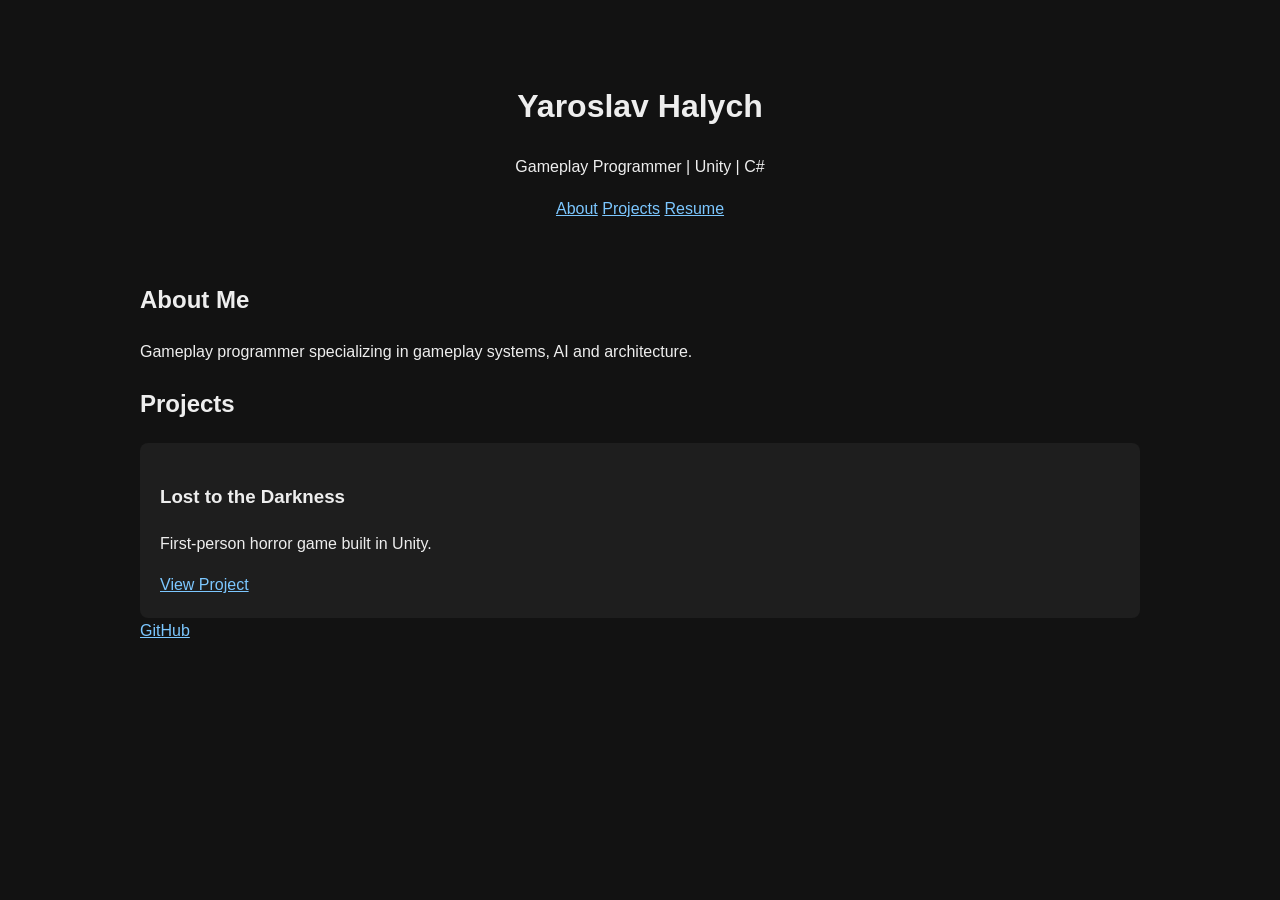
==== index.html @ 1a731ce0 "Add files via upload" ====
<!DOCTYPE html><html><head><meta charset='UTF-8'><title>Yaroslav Halych</title><link rel='stylesheet' href='style.css'></head><body><header><h1>Yaroslav Halych</h1><p>Gameplay Programmer | Unity | C#</p><nav><a href='#about'>About</a> <a href='#projects'>Projects</a> <a href='resume.pdf'>Resume</a></nav></header><section id='about'><h2>About Me</h2><p>Gameplay programmer specializing in gameplay systems, AI and architecture.</p></section><section id='projects'><h2>Projects</h2><div class='card'><h3>Lost to the Darkness</h3><p>First-person horror game built in Unity.</p><a class='btn' href='projects/lost-to-the-darkness.html'>View Project</a></div></section><footer><a href='https://github.com/YOUR_USERNAME'>GitHub</a></footer></body></html>
---- style.css ----
body{font-family:Arial,sans-serif;background:#121212;color:#eee;max-width:1000px;margin:auto;padding:20px;line-height:1.6}header{text-align:center;padding:40px 0}.card{background:#1e1e1e;padding:20px;border-radius:8px}a{color:#7cc7ff}iframe{max-width:100%}img{max-width:100%}
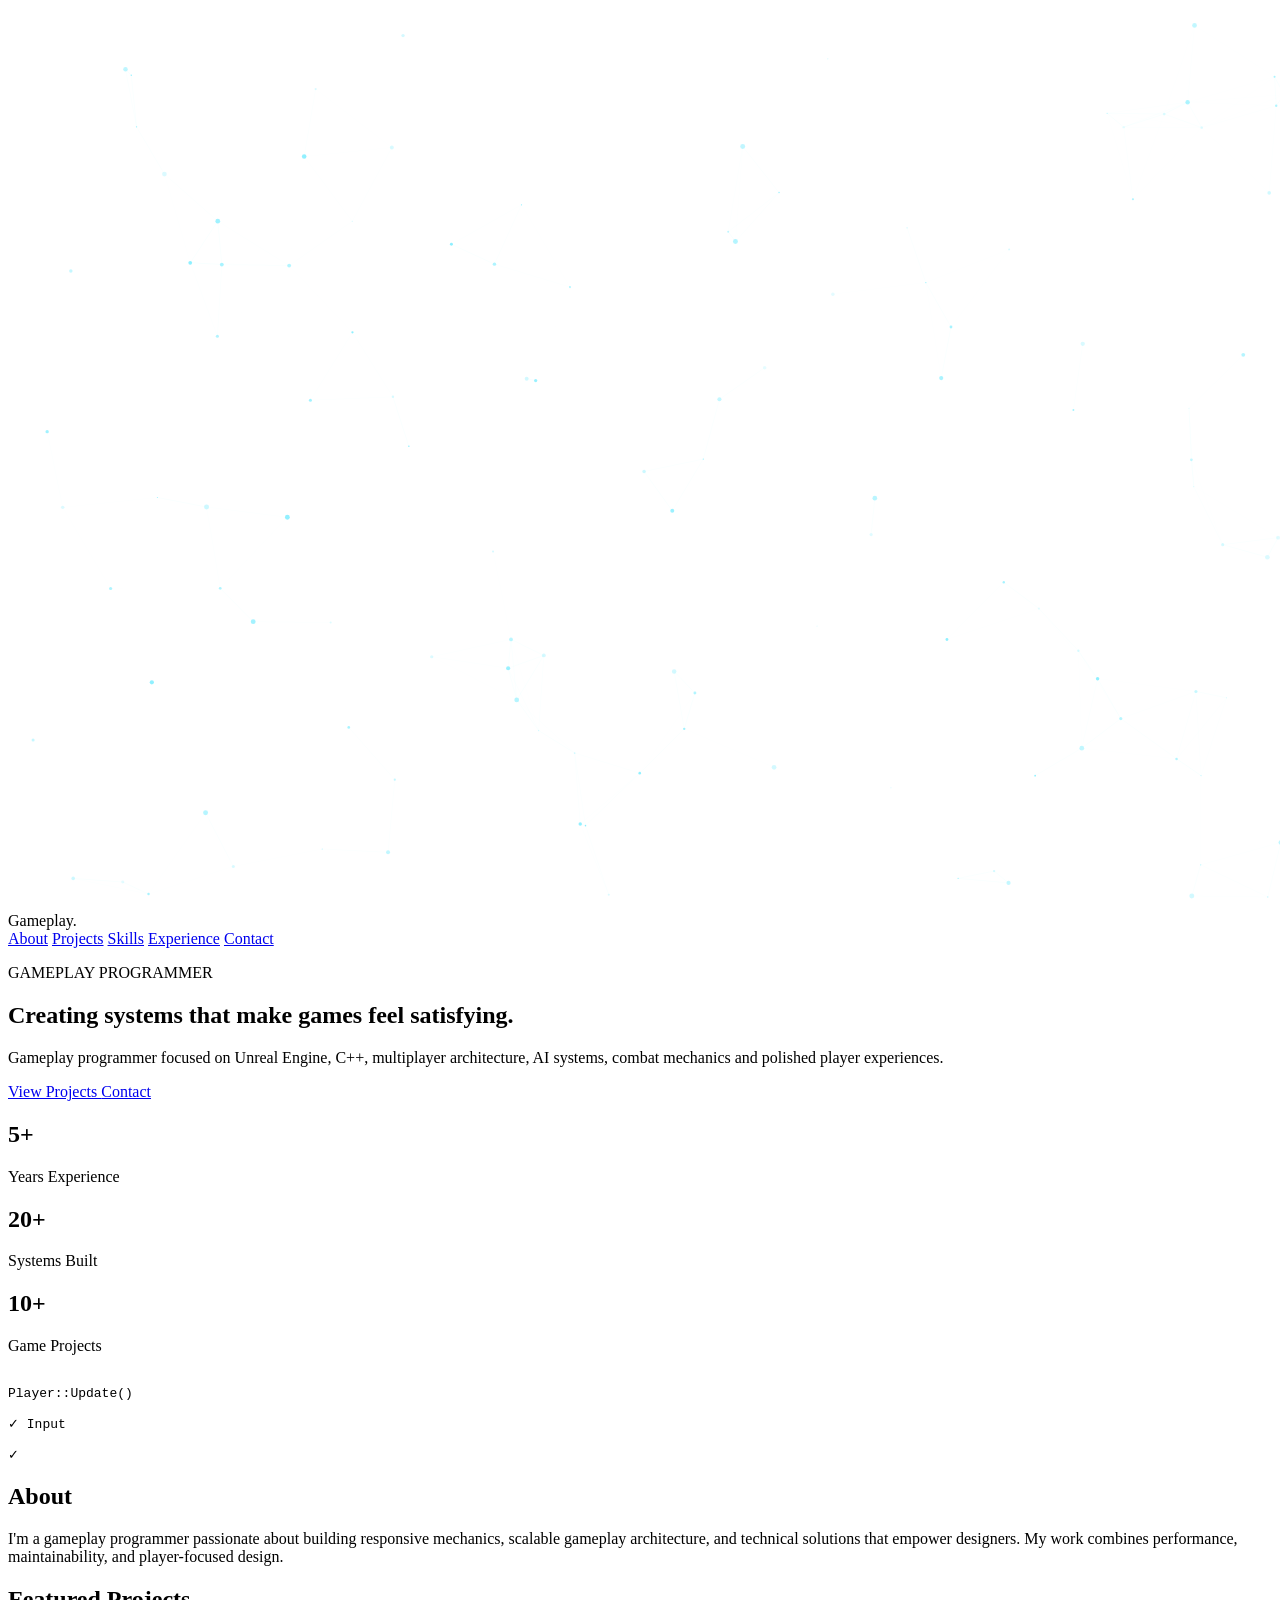
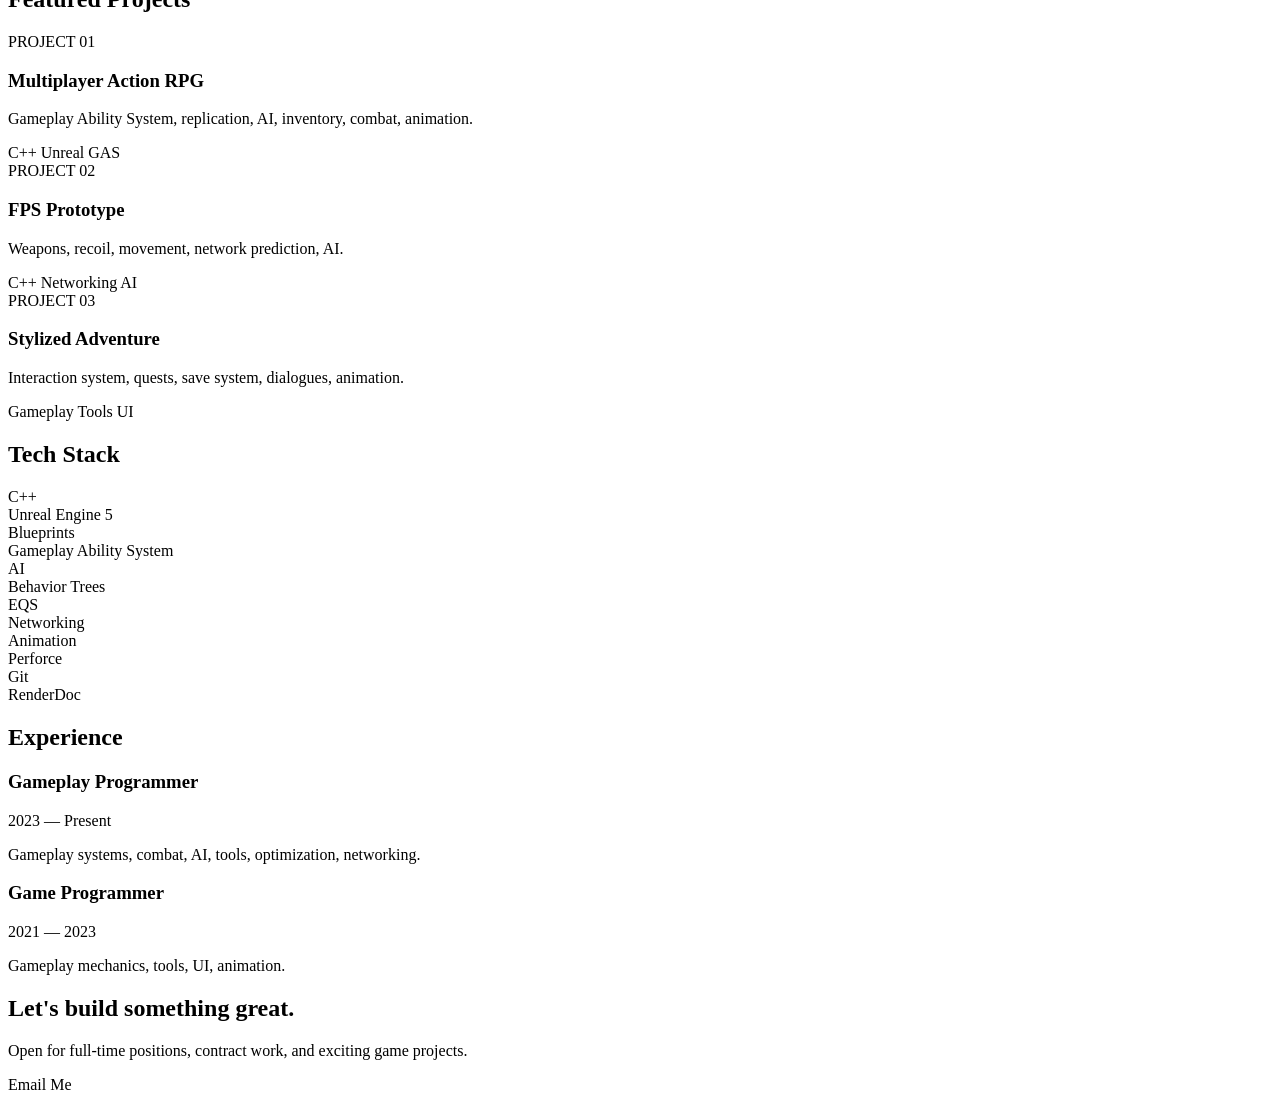
==== commit 102ac7a2: "Add files via upload" ====
--- a/index.html
+++ b/index.html
@@ -1 +1,451 @@
-<!DOCTYPE html><html><head><meta charset='UTF-8'><title>Yaroslav Halych</title><link rel='stylesheet' href='style.css'></head><body><header><h1>Yaroslav Halych</h1><p>Gameplay Programmer | Unity | C#</p><nav><a href='#about'>About</a> <a href='#projects'>Projects</a> <a href='resume.pdf'>Resume</a></nav></header><section id='about'><h2>About Me</h2><p>Gameplay programmer specializing in gameplay systems, AI and architecture.</p></section><section id='projects'><h2>Projects</h2><div class='card'><h3>Lost to the Darkness</h3><p>First-person horror game built in Unity.</p><a class='btn' href='projects/lost-to-the-darkness.html'>View Project</a></div></section><footer><a href='https://github.com/YOUR_USERNAME'>GitHub</a></footer></body></html>+<!DOCTYPE html>
+<html lang="en">
+<head>
+<meta charset="UTF-8">
+<meta name="viewport" content="width=device-width, initial-scale=1.0">
+
+<title>Firstname Lastname | Gameplay Programmer</title>
+
+<meta name="description"
+      content="Gameplay Programmer specializing in Unreal Engine, C++, gameplay systems, AI and multiplayer.">
+
+<link rel="preconnect" href="https://fonts.googleapis.com">
+<link rel="preconnect" href="https://fonts.gstatic.com" crossorigin>
+
+<link href="https://fonts.googleapis.com/css2?family=Inter:wght@300;400;500;600;700;800&family=Space+Grotesk:wght@500;700&display=swap" rel="stylesheet">
+
+<link rel="stylesheet" href="styles.css">
+</head>
+
+<body>
+
+<div id="cursor"></div>
+
+<div class="noise"></div>
+
+<canvas id="hero-canvas"></canvas>
+
+<header>
+
+<div class="container">
+
+<a class="logo">
+Gameplay<span>.</span>
+</a>
+
+<nav>
+
+<a href="#about">About</a>
+<a href="#projects">Projects</a>
+<a href="#skills">Skills</a>
+<a href="#experience">Experience</a>
+<a href="#contact">Contact</a>
+
+</nav>
+
+</div>
+
+</header>
+
+<section class="hero">
+
+<div class="container hero-grid">
+
+<div class="hero-content">
+
+<p class="tag">
+
+GAMEPLAY PROGRAMMER
+
+</p>
+
+<h1>
+
+Creating systems that make games
+feel satisfying.
+
+</h1>
+
+<p class="subtitle">
+
+Gameplay programmer focused on Unreal Engine,
+C++, multiplayer architecture, AI systems,
+combat mechanics and polished player experiences.
+
+</p>
+
+<div class="hero-buttons">
+
+<a href="#projects" class="btn primary">
+
+View Projects
+
+</a>
+
+<a href="#contact" class="btn secondary">
+
+Contact
+
+</a>
+
+</div>
+
+<div class="stats">
+
+<div>
+
+<h2>5+</h2>
+
+<p>Years Experience</p>
+
+</div>
+
+<div>
+
+<h2>20+</h2>
+
+<p>Systems Built</p>
+
+</div>
+
+<div>
+
+<h2>10+</h2>
+
+<p>Game Projects</p>
+
+</div>
+
+</div>
+
+</div>
+
+<div class="hero-card">
+
+<div class="terminal">
+
+<div class="terminal-header">
+
+<span></span>
+<span></span>
+<span></span>
+
+</div>
+
+<pre>
+
+Player::Update()
+
+✓ Input
+
+✓ Camera
+
+✓ Ability System
+
+✓ Combat
+
+✓ Animation
+
+✓ Networking
+
+FPS: 144
+
+Build: Stable
+
+</pre>
+
+</div>
+
+</div>
+
+</div>
+
+</section>
+
+<section id="about">
+
+<div class="container">
+
+<h2 class="section-title">
+
+About
+
+</h2>
+
+<p class="section-text">
+
+I'm a gameplay programmer passionate about building
+responsive mechanics, scalable gameplay architecture,
+and technical solutions that empower designers.
+My work combines performance, maintainability,
+and player-focused design.
+
+</p>
+
+</div>
+
+</section>
+
+<section id="projects">
+
+<div class="container">
+
+<h2 class="section-title">
+
+Featured Projects
+
+</h2>
+
+<div class="project-grid">
+
+<article class="project">
+
+<div class="project-image">
+
+<span>PROJECT 01</span>
+
+</div>
+
+<div class="project-info">
+
+<h3>Multiplayer Action RPG</h3>
+
+<p>
+
+Gameplay Ability System,
+replication,
+AI,
+inventory,
+combat,
+animation.
+
+</p>
+
+<div class="chips">
+
+<span>C++</span>
+<span>Unreal</span>
+<span>GAS</span>
+
+</div>
+
+</div>
+
+</article>
+
+<article class="project">
+
+<div class="project-image">
+
+<span>PROJECT 02</span>
+
+</div>
+
+<div class="project-info">
+
+<h3>FPS Prototype</h3>
+
+<p>
+
+Weapons,
+recoil,
+movement,
+network prediction,
+AI.
+
+</p>
+
+<div class="chips">
+
+<span>C++</span>
+<span>Networking</span>
+<span>AI</span>
+
+</div>
+
+</div>
+
+</article>
+
+<article class="project">
+
+<div class="project-image">
+
+<span>PROJECT 03</span>
+
+</div>
+
+<div class="project-info">
+
+<h3>Stylized Adventure</h3>
+
+<p>
+
+Interaction system,
+quests,
+save system,
+dialogues,
+animation.
+
+</p>
+
+<div class="chips">
+
+<span>Gameplay</span>
+<span>Tools</span>
+<span>UI</span>
+
+</div>
+
+</div>
+
+</article>
+
+</div>
+
+</div>
+
+</section>
+
+<section id="skills">
+
+<div class="container">
+
+<h2 class="section-title">
+
+Tech Stack
+
+</h2>
+
+<div class="skill-grid">
+
+<div class="skill">C++</div>
+
+<div class="skill">Unreal Engine 5</div>
+
+<div class="skill">Blueprints</div>
+
+<div class="skill">Gameplay Ability System</div>
+
+<div class="skill">AI</div>
+
+<div class="skill">Behavior Trees</div>
+
+<div class="skill">EQS</div>
+
+<div class="skill">Networking</div>
+
+<div class="skill">Animation</div>
+
+<div class="skill">Perforce</div>
+
+<div class="skill">Git</div>
+
+<div class="skill">RenderDoc</div>
+
+</div>
+
+</div>
+
+</section>
+
+<section id="experience">
+
+<div class="container">
+
+<h2 class="section-title">
+
+Experience
+
+</h2>
+
+<div class="timeline">
+
+<div class="timeline-item">
+
+<h3>Gameplay Programmer</h3>
+
+<span>2023 — Present</span>
+
+<p>
+
+Gameplay systems,
+combat,
+AI,
+tools,
+optimization,
+networking.
+
+</p>
+
+</div>
+
+<div class="timeline-item">
+
+<h3>Game Programmer</h3>
+
+<span>2021 — 2023</span>
+
+<p>
+
+Gameplay mechanics,
+tools,
+UI,
+animation.
+
+</p>
+
+</div>
+
+</div>
+
+</div>
+
+</section>
+
+<section id="contact">
+
+<div class="container">
+
+<h2 class="section-title">
+
+Let's build something great.
+
+</h2>
+
+<p>
+
+Open for full-time positions,
+contract work,
+and exciting game projects.
+
+</p>
+
+<a class="btn primary">
+
+Email Me
+
+</a>
+
+</div>
+
+</section>
+
+<footer>
+
+<div class="container">
+
+<p>
+
+© 2026 Firstname Lastname
+
+</p>
+
+</div>
+
+</footer>
+
+<script src="script.js"></script>
+
+</body>
+</html>
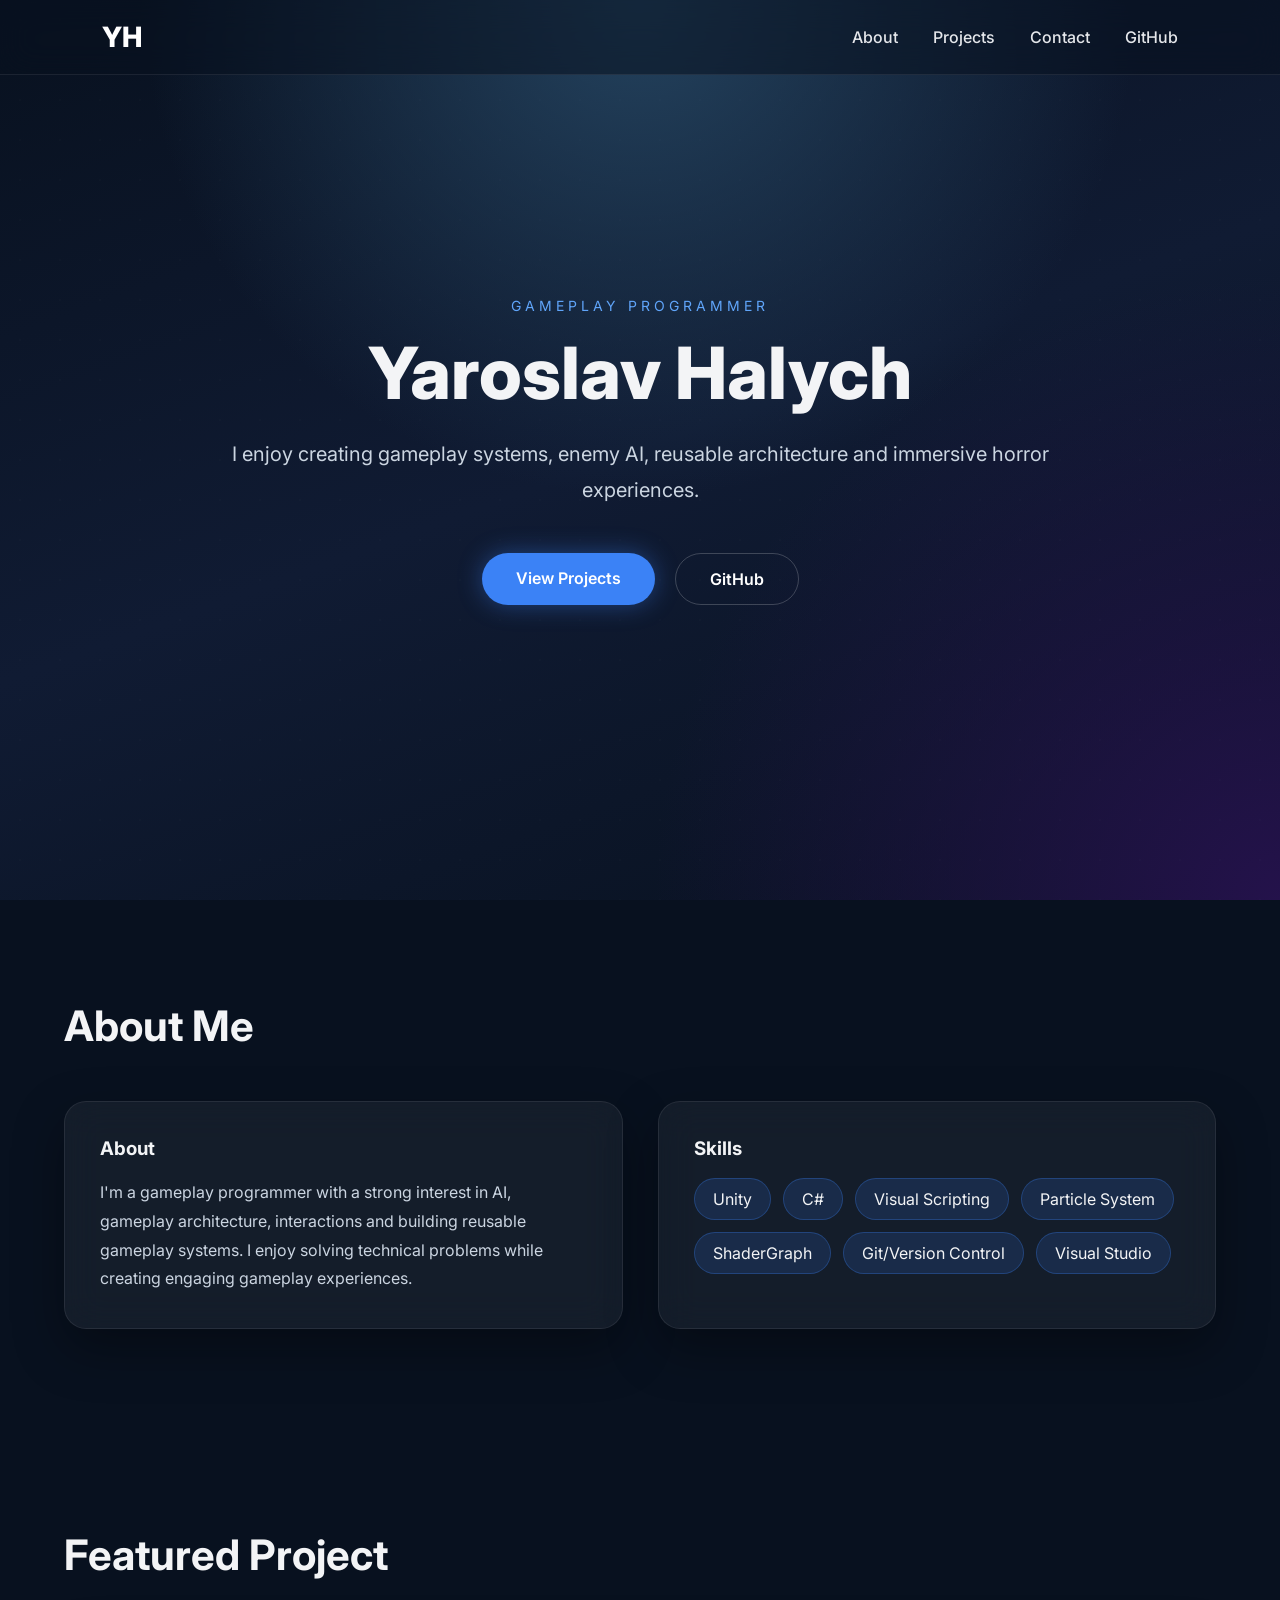
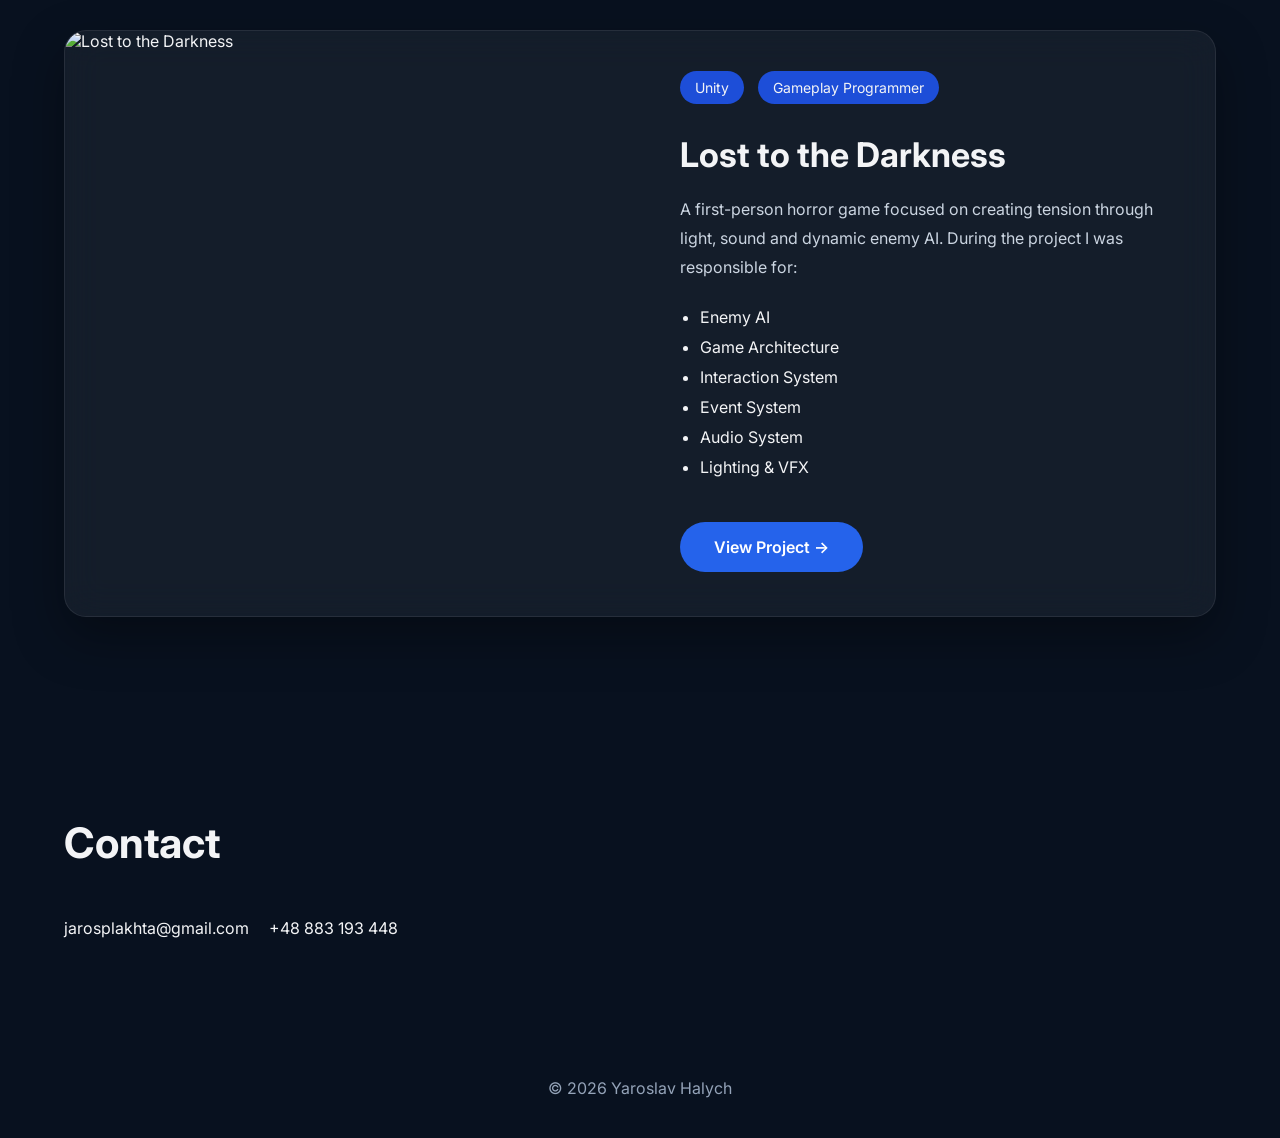
==== commit b88c9828: "Add files via upload" ====
--- a/index.html
+++ b/index.html
@@ -1,451 +1,273 @@
 <!DOCTYPE html>
 <html lang="en">
+
 <head>
-<meta charset="UTF-8">
-<meta name="viewport" content="width=device-width, initial-scale=1.0">
-
-<title>Firstname Lastname | Gameplay Programmer</title>
-
-<meta name="description"
-      content="Gameplay Programmer specializing in Unreal Engine, C++, gameplay systems, AI and multiplayer.">
-
-<link rel="preconnect" href="https://fonts.googleapis.com">
-<link rel="preconnect" href="https://fonts.gstatic.com" crossorigin>
-
-<link href="https://fonts.googleapis.com/css2?family=Inter:wght@300;400;500;600;700;800&family=Space+Grotesk:wght@500;700&display=swap" rel="stylesheet">
-
-<link rel="stylesheet" href="styles.css">
+    <meta charset="UTF-8">
+    <meta name="viewport" content="width=device-width, initial-scale=1.0">
+    <title>Yaroslav Halych | Gameplay Programmer</title>
+
+    <link rel="stylesheet" href="style.css">
+
+    <link rel="preconnect" href="https://fonts.googleapis.com">
+    <link rel="preconnect" href="https://fonts.gstatic.com" crossorigin>
+
+    <link href="https://fonts.googleapis.com/css2?family=Inter:wght@300;400;500;600;700;800&display=swap"
+        rel="stylesheet">
 </head>
 
 <body>
 
-<div id="cursor"></div>
-
-<div class="noise"></div>
-
-<canvas id="hero-canvas"></canvas>
-
-<header>
-
-<div class="container">
-
-<a class="logo">
-Gameplay<span>.</span>
-</a>
-
-<nav>
-
-<a href="#about">About</a>
-<a href="#projects">Projects</a>
-<a href="#skills">Skills</a>
-<a href="#experience">Experience</a>
-<a href="#contact">Contact</a>
-
-</nav>
-
-</div>
-
-</header>
-
-<section class="hero">
-
-<div class="container hero-grid">
-
-<div class="hero-content">
-
-<p class="tag">
-
-GAMEPLAY PROGRAMMER
-
-</p>
-
-<h1>
-
-Creating systems that make games
-feel satisfying.
-
-</h1>
-
-<p class="subtitle">
-
-Gameplay programmer focused on Unreal Engine,
-C++, multiplayer architecture, AI systems,
-combat mechanics and polished player experiences.
-
-</p>
-
-<div class="hero-buttons">
-
-<a href="#projects" class="btn primary">
-
-View Projects
-
-</a>
-
-<a href="#contact" class="btn secondary">
-
-Contact
-
-</a>
-
-</div>
-
-<div class="stats">
-
-<div>
-
-<h2>5+</h2>
-
-<p>Years Experience</p>
-
-</div>
-
-<div>
-
-<h2>20+</h2>
-
-<p>Systems Built</p>
-
-</div>
-
-<div>
-
-<h2>10+</h2>
-
-<p>Game Projects</p>
-
-</div>
-
-</div>
-
-</div>
-
-<div class="hero-card">
-
-<div class="terminal">
-
-<div class="terminal-header">
-
-<span></span>
-<span></span>
-<span></span>
-
-</div>
-
-<pre>
-
-Player::Update()
-
-✓ Input
-
-✓ Camera
-
-✓ Ability System
-
-✓ Combat
-
-✓ Animation
-
-✓ Networking
-
-FPS: 144
-
-Build: Stable
-
-</pre>
-
-</div>
-
-</div>
-
-</div>
-
-</section>
-
-<section id="about">
-
-<div class="container">
-
-<h2 class="section-title">
-
-About
-
-</h2>
-
-<p class="section-text">
-
-I'm a gameplay programmer passionate about building
-responsive mechanics, scalable gameplay architecture,
-and technical solutions that empower designers.
-My work combines performance, maintainability,
-and player-focused design.
-
-</p>
-
-</div>
-
-</section>
-
-<section id="projects">
-
-<div class="container">
-
-<h2 class="section-title">
-
-Featured Projects
-
-</h2>
-
-<div class="project-grid">
-
-<article class="project">
-
-<div class="project-image">
-
-<span>PROJECT 01</span>
-
-</div>
-
-<div class="project-info">
-
-<h3>Multiplayer Action RPG</h3>
-
-<p>
-
-Gameplay Ability System,
-replication,
-AI,
-inventory,
-combat,
-animation.
-
-</p>
-
-<div class="chips">
-
-<span>C++</span>
-<span>Unreal</span>
-<span>GAS</span>
-
-</div>
-
-</div>
-
-</article>
-
-<article class="project">
-
-<div class="project-image">
-
-<span>PROJECT 02</span>
-
-</div>
-
-<div class="project-info">
-
-<h3>FPS Prototype</h3>
-
-<p>
-
-Weapons,
-recoil,
-movement,
-network prediction,
-AI.
-
-</p>
-
-<div class="chips">
-
-<span>C++</span>
-<span>Networking</span>
-<span>AI</span>
-
-</div>
-
-</div>
-
-</article>
-
-<article class="project">
-
-<div class="project-image">
-
-<span>PROJECT 03</span>
-
-</div>
-
-<div class="project-info">
-
-<h3>Stylized Adventure</h3>
-
-<p>
-
-Interaction system,
-quests,
-save system,
-dialogues,
-animation.
-
-</p>
-
-<div class="chips">
-
-<span>Gameplay</span>
-<span>Tools</span>
-<span>UI</span>
-
-</div>
-
-</div>
-
-</article>
-
-</div>
-
-</div>
-
-</section>
-
-<section id="skills">
-
-<div class="container">
-
-<h2 class="section-title">
-
-Tech Stack
-
-</h2>
-
-<div class="skill-grid">
-
-<div class="skill">C++</div>
-
-<div class="skill">Unreal Engine 5</div>
-
-<div class="skill">Blueprints</div>
-
-<div class="skill">Gameplay Ability System</div>
-
-<div class="skill">AI</div>
-
-<div class="skill">Behavior Trees</div>
-
-<div class="skill">EQS</div>
-
-<div class="skill">Networking</div>
-
-<div class="skill">Animation</div>
-
-<div class="skill">Perforce</div>
-
-<div class="skill">Git</div>
-
-<div class="skill">RenderDoc</div>
-
-</div>
-
-</div>
-
-</section>
-
-<section id="experience">
-
-<div class="container">
-
-<h2 class="section-title">
-
-Experience
-
-</h2>
-
-<div class="timeline">
-
-<div class="timeline-item">
-
-<h3>Gameplay Programmer</h3>
-
-<span>2023 — Present</span>
-
-<p>
-
-Gameplay systems,
-combat,
-AI,
-tools,
-optimization,
-networking.
-
-</p>
-
-</div>
-
-<div class="timeline-item">
-
-<h3>Game Programmer</h3>
-
-<span>2021 — 2023</span>
-
-<p>
-
-Gameplay mechanics,
-tools,
-UI,
-animation.
-
-</p>
-
-</div>
-
-</div>
-
-</div>
-
-</section>
-
-<section id="contact">
-
-<div class="container">
-
-<h2 class="section-title">
-
-Let's build something great.
-
-</h2>
-
-<p>
-
-Open for full-time positions,
-contract work,
-and exciting game projects.
-
-</p>
-
-<a class="btn primary">
-
-Email Me
-
-</a>
-
-</div>
-
-</section>
-
-<footer>
-
-<div class="container">
-
-<p>
-
-© 2026 Firstname Lastname
-
-</p>
-
-</div>
-
-</footer>
-
-<script src="script.js"></script>
+    <div class="background"></div>
+
+    <nav>
+
+        <div class="logo">
+            YH
+        </div>
+
+        <ul>
+
+            <li><a href="#about">About</a></li>
+
+            <li><a href="#projects">Projects</a></li>
+
+            <li><a href="#contact">Contact</a></li>
+
+            <li>
+                <a target="_blank" href="https://github.com/YOUR_USERNAME">
+                    GitHub
+                </a>
+            </li>
+
+        </ul>
+
+    </nav>
+
+    <section class="hero">
+
+        <div class="hero-content">
+
+            <span class="subtitle">
+
+                Gameplay Programmer
+
+            </span>
+
+            <h1>
+
+                Yaroslav Halych
+
+            </h1>
+
+            <p>
+
+                I enjoy creating gameplay systems,
+                enemy AI,
+                reusable architecture
+                and immersive horror experiences.
+
+            </p>
+
+            <div class="hero-buttons">
+
+                <a href="#projects" class="primary">
+
+                    View Projects
+
+                </a>
+
+                <a
+                    target="_blank"
+                    href="https://github.com/YOUR_USERNAME"
+                    class="secondary">
+
+                    GitHub
+
+                </a>
+
+            </div>
+
+        </div>
+
+    </section>
+
+    <section id="about">
+
+        <h2>
+
+            About Me
+
+        </h2>
+
+        <div class="about-grid">
+
+            <div class="glass">
+
+                <h3>
+
+                    About
+
+                </h3>
+
+                <p>
+
+                    I'm a gameplay programmer with a strong interest
+                    in AI,
+                    gameplay architecture,
+                    interactions
+                    and building reusable gameplay systems.
+
+                    I enjoy solving technical problems while creating
+                    engaging gameplay experiences.
+
+                </p>
+
+            </div>
+
+            <div class="glass">
+
+                <h3>
+
+                    Skills
+
+                </h3>
+
+                <div class="skills">
+
+                    <span>Unity</span>
+
+                    <span>C#</span>
+
+                    <span>Visual Scripting</span>
+
+                    <span>Particle System</span>
+
+                    <span>ShaderGraph</span>
+
+
+
+                    <span>Git/Version Control</span>
+
+                    <span>Visual Studio</span>
+
+                </div>
+
+            </div>
+
+        </div>
+
+    </section>
+
+    <section id="projects">
+
+        <h2>
+
+            Featured Project
+
+        </h2>
+
+        <article class="project-card">
+
+            <div class="project-image">
+
+                <!-- Replace with screenshot -->
+
+                <img
+                    src="assets/lost_to_the_darkness_cover.jpg"
+                    alt="Lost to the Darkness">
+
+            </div>
+
+            <div class="project-content">
+
+                <span class="tag">
+
+                    Unity
+
+                </span>
+
+                <span class="tag">
+
+                    Gameplay Programmer
+
+                </span>
+
+                <h3>
+
+                    Lost to the Darkness
+
+                </h3>
+
+                <p>
+
+                    A first-person horror game focused on creating
+                    tension through light,
+                    sound
+                    and dynamic enemy AI.
+
+                    During the project I was responsible for:
+
+                </p>
+
+                <ul>
+
+                    <li>Enemy AI</li>
+
+                    <li>Game Architecture</li>
+
+                    <li>Interaction System</li>
+
+                    <li>Event System</li>
+
+                    <li>Audio System</li>
+
+                    <li>Lighting & VFX</li>
+
+                </ul>
+
+                <a
+                    class="project-button"
+                    href="projects/lost-to-the-darkness.html">
+
+                    View Project →
+
+                </a>
+
+            </div>
+
+        </article>
+
+    </section>
+
+    <section id="contact">
+
+        <h2>
+
+            Contact
+
+        </h2>
+
+        <div class="contact">
+
+                <p>jarosplakhta@gmail.com</p>
+    		<p> +48 883 193 448</p>
+
+        </div>
+
+    </section>
+
+    <footer>
+
+        <p>
+
+            © 2026 Yaroslav Halych
+
+        </p>
+
+    </footer>
+
+    <script src="script.js"></script>
 
 </body>
+
 </html>
--- a/style.css
+++ b/style.css
@@ -0,0 +1,649 @@
+/* =========================
+   RESET
+========================= */
+
+*{
+    margin:0;
+    padding:0;
+    box-sizing:border-box;
+}
+
+html{
+    scroll-behavior:smooth;
+}
+
+body{
+
+    font-family:"Inter",sans-serif;
+
+    background:#08111f;
+
+    color:#F3F4F6;
+
+    overflow-x:hidden;
+}
+
+/* =========================
+   BACKGROUND
+========================= */
+
+.background{
+
+    position:fixed;
+
+    inset:0;
+
+    z-index:-2;
+
+    background:
+    radial-gradient(circle at top,#24435f 0%,transparent 45%),
+    radial-gradient(circle at bottom right,#24124b 0%,transparent 40%),
+    linear-gradient(160deg,#08111f,#101b33,#08111f);
+
+}
+
+.background::after{
+
+    content:"";
+
+    position:absolute;
+
+    inset:0;
+
+    background-image:
+    radial-gradient(rgba(255,255,255,.03) 1px,transparent 1px);
+
+    background-size:40px 40px;
+
+    opacity:.35;
+
+}
+
+/* =========================
+   NAVIGATION
+========================= */
+
+nav{
+
+    position:fixed;
+
+    top:0;
+
+    width:100%;
+
+    padding:20px 8%;
+
+    display:flex;
+
+    justify-content:space-between;
+
+    align-items:center;
+
+    backdrop-filter:blur(16px);
+
+    background:rgba(8,17,31,.55);
+
+    border-bottom:1px solid rgba(255,255,255,.08);
+
+    z-index:1000;
+
+}
+
+.logo{
+
+    font-size:28px;
+
+    font-weight:800;
+
+    color:white;
+
+}
+
+nav ul{
+
+    display:flex;
+
+    gap:35px;
+
+    list-style:none;
+
+}
+
+nav a{
+
+    text-decoration:none;
+
+    color:#E5E7EB;
+
+    transition:.25s;
+
+    font-weight:500;
+
+}
+
+nav a:hover{
+
+    color:#60A5FA;
+
+}
+
+/* =========================
+   HERO
+========================= */
+
+.hero{
+
+    min-height:100vh;
+
+    display:flex;
+
+    justify-content:center;
+
+    align-items:center;
+
+    text-align:center;
+
+    padding:0 20px;
+
+}
+
+.hero-content{
+
+    max-width:850px;
+
+}
+
+.subtitle{
+
+    color:#60A5FA;
+
+    letter-spacing:4px;
+
+    text-transform:uppercase;
+
+    font-size:14px;
+
+}
+
+.hero h1{
+
+    margin-top:20px;
+
+    font-size:72px;
+
+    font-weight:800;
+
+    line-height:1.05;
+
+}
+
+.hero p{
+
+    margin-top:25px;
+
+    font-size:20px;
+
+    color:#CBD5E1;
+
+    line-height:1.8;
+
+}
+
+/* =========================
+   BUTTONS
+========================= */
+
+.hero-buttons{
+
+    margin-top:45px;
+
+    display:flex;
+
+    justify-content:center;
+
+    gap:20px;
+
+    flex-wrap:wrap;
+
+}
+
+.primary,
+.secondary,
+.project-button{
+
+    display:inline-block;
+
+    text-decoration:none;
+
+    padding:15px 34px;
+
+    border-radius:999px;
+
+    font-weight:600;
+
+    transition:.25s;
+
+}
+
+.primary{
+
+    background:#3B82F6;
+
+    color:white;
+
+    box-shadow:0 0 25px rgba(59,130,246,.4);
+
+}
+
+.primary:hover{
+
+    transform:translateY(-4px);
+
+    box-shadow:0 15px 40px rgba(59,130,246,.45);
+
+}
+
+.secondary{
+
+    border:1px solid rgba(255,255,255,.2);
+
+    color:white;
+
+}
+
+.secondary:hover{
+
+    background:rgba(255,255,255,.06);
+
+}
+
+.project-button{
+
+    background:#2563EB;
+
+    color:white;
+
+    margin-top:20px;
+
+}
+
+.project-button:hover{
+
+    transform:translateY(-3px);
+
+}
+
+/* =========================
+   SECTIONS
+========================= */
+
+section{
+
+    width:min(1200px,90%);
+
+    margin:auto;
+
+    padding:100px 0;
+
+}
+
+section h2{
+
+    font-size:42px;
+
+    margin-bottom:50px;
+
+}
+
+/* =========================
+   GLASS CARDS
+========================= */
+
+.glass,
+.project-card{
+
+    background:rgba(255,255,255,.05);
+
+    border:1px solid rgba(255,255,255,.08);
+
+    backdrop-filter:blur(18px);
+
+    border-radius:22px;
+
+    box-shadow:0 20px 50px rgba(0,0,0,.35);
+
+}
+
+.about-grid{
+
+    display:grid;
+
+    grid-template-columns:1fr 1fr;
+
+    gap:35px;
+
+}
+
+.glass{
+
+    padding:35px;
+
+}
+
+.glass h3{
+
+    margin-bottom:18px;
+
+}
+
+.glass p{
+
+    color:#CBD5E1;
+
+    line-height:1.8;
+
+}
+
+/* =========================
+   SKILLS
+========================= */
+
+.skills{
+
+    display:flex;
+
+    flex-wrap:wrap;
+
+    gap:12px;
+
+}
+
+.skills span{
+
+    padding:10px 18px;
+
+    border-radius:999px;
+
+    background:rgba(59,130,246,.15);
+
+    border:1px solid rgba(59,130,246,.3);
+
+}
+
+/* =========================
+   PROJECT CARD
+========================= */
+
+.project-card{
+
+    display:grid;
+
+    grid-template-columns:1fr 1fr;
+
+    overflow:hidden;
+
+    transition:.35s;
+
+}
+
+.project-card:hover{
+
+    transform:translateY(-8px);
+
+}
+
+.project-image img{
+
+    width:100%;
+
+    height:100%;
+
+    object-fit:cover;
+
+}
+
+.project-content{
+
+    padding:40px;
+
+}
+
+.project-content h3{
+
+    font-size:34px;
+
+    margin:20px 0;
+
+}
+
+.project-content p{
+
+    color:#CBD5E1;
+
+    line-height:1.8;
+
+}
+
+.project-content ul{
+
+    margin:25px 0;
+
+    padding-left:20px;
+
+}
+
+.project-content li{
+
+    margin-bottom:10px;
+
+}
+
+/* =========================
+   TAGS
+========================= */
+
+.tag{
+
+    display:inline-block;
+
+    margin-right:10px;
+
+    margin-bottom:10px;
+
+    padding:8px 15px;
+
+    border-radius:999px;
+
+    background:#1D4ED8;
+
+    font-size:14px;
+
+}
+
+/* =========================
+   CONTACT
+========================= */
+
+.contact{
+
+    display:flex;
+
+    gap:20px;
+
+    flex-wrap:wrap;
+
+}
+
+.contact a{
+
+    color:white;
+
+    text-decoration:none;
+
+    padding:14px 28px;
+
+    border-radius:999px;
+
+    background:rgba(255,255,255,.05);
+
+    transition:.25s;
+
+}
+
+.contact a:hover{
+
+    background:#2563EB;
+
+}
+
+/* =========================
+   FOOTER
+========================= */
+
+footer{
+
+    text-align:center;
+
+    padding:40px;
+
+    color:#94A3B8;
+
+}
+
+/* =========================
+   RESPONSIVE
+========================= */
+
+@media(max-width:900px){
+
+.hero h1{
+
+    font-size:52px;
+
+}
+
+.about-grid{
+
+    grid-template-columns:1fr;
+
+}
+
+.project-card{
+
+    grid-template-columns:1fr;
+
+}
+
+nav{
+
+    flex-direction:column;
+
+    gap:20px;
+
+}
+
+nav ul{
+
+    flex-wrap:wrap;
+
+    justify-content:center;
+
+}
+
+}
+
+@media(max-width:600px){
+
+.hero h1{
+
+    font-size:40px;
+
+}
+
+.hero p{
+
+    font-size:18px;
+
+}
+
+section h2{
+
+    font-size:32px;
+
+}
+
+.primary,
+.secondary{
+
+    width:100%;
+
+    text-align:center;
+
+}
+
+}
+
+/* ================================
+   Reveal Animation
+================================ */
+
+.hidden {
+    opacity: 0;
+    transform: translateY(40px);
+    transition: all .8s ease;
+}
+
+.show {
+    opacity: 1;
+    transform: translateY(0);
+}
+
+/* ================================
+   Navbar Scroll
+================================ */
+
+.nav-scrolled {
+    background: rgba(8,17,31,.9);
+    box-shadow: 0 15px 35px rgba(0,0,0,.35);
+}
+
+/* ================================
+   Active Navigation
+================================ */
+
+nav a.active {
+    color: #60A5FA;
+}
+
+/* ================================
+   Fancy Buttons
+================================ */
+
+.primary,
+.secondary,
+.project-button {
+    position: relative;
+    overflow: hidden;
+}
+
+    .primary::before,
+    .secondary::before,
+    .project-button::before {
+        content: "";
+        position: absolute;
+        left: var(--x);
+        top: var(--y);
+        width: 0;
+        height: 0;
+        border-radius: 50%;
+        background: rgba(255,255,255,.15);
+        transform: translate(-50%,-50%);
+        transition: .4s;
+    }
+
+    .primary:hover::before,
+    .secondary:hover::before,
+    .project-button:hover::before {
+        width: 300px;
+        height: 300px;
+    }
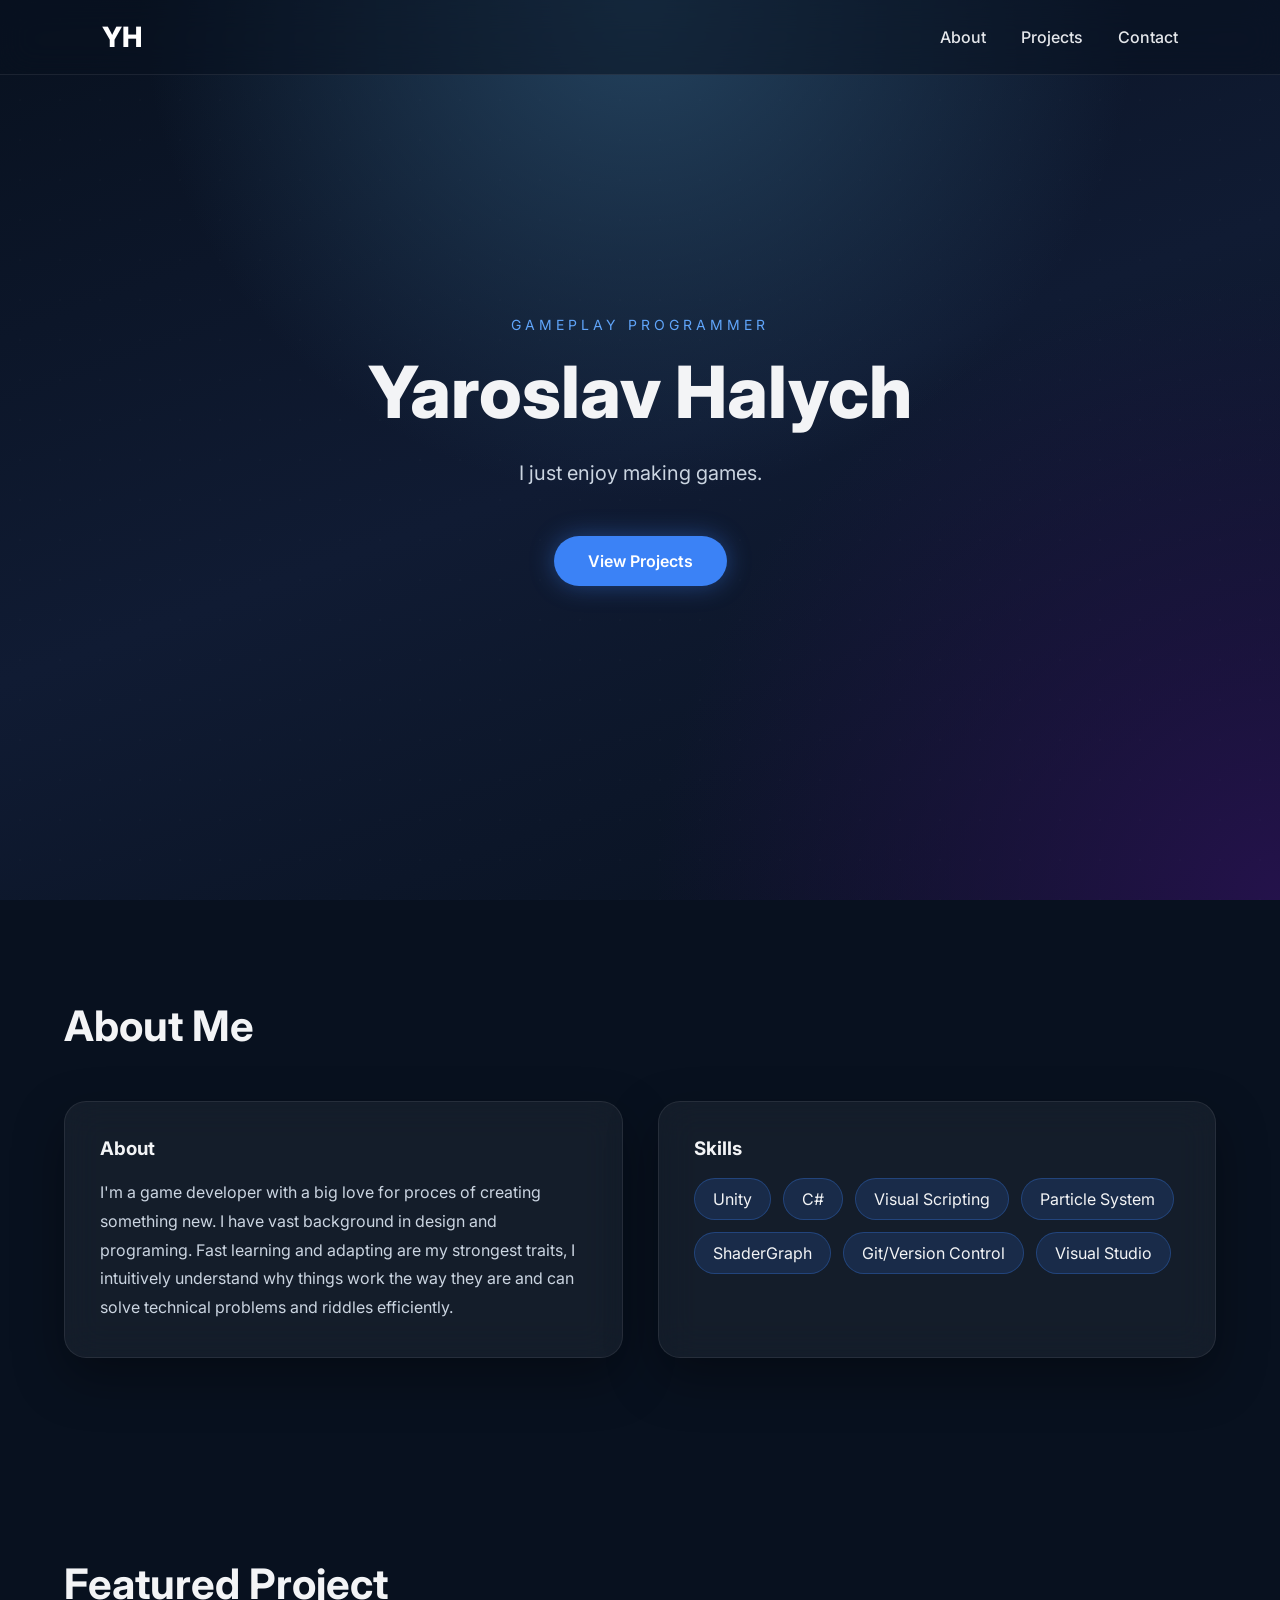
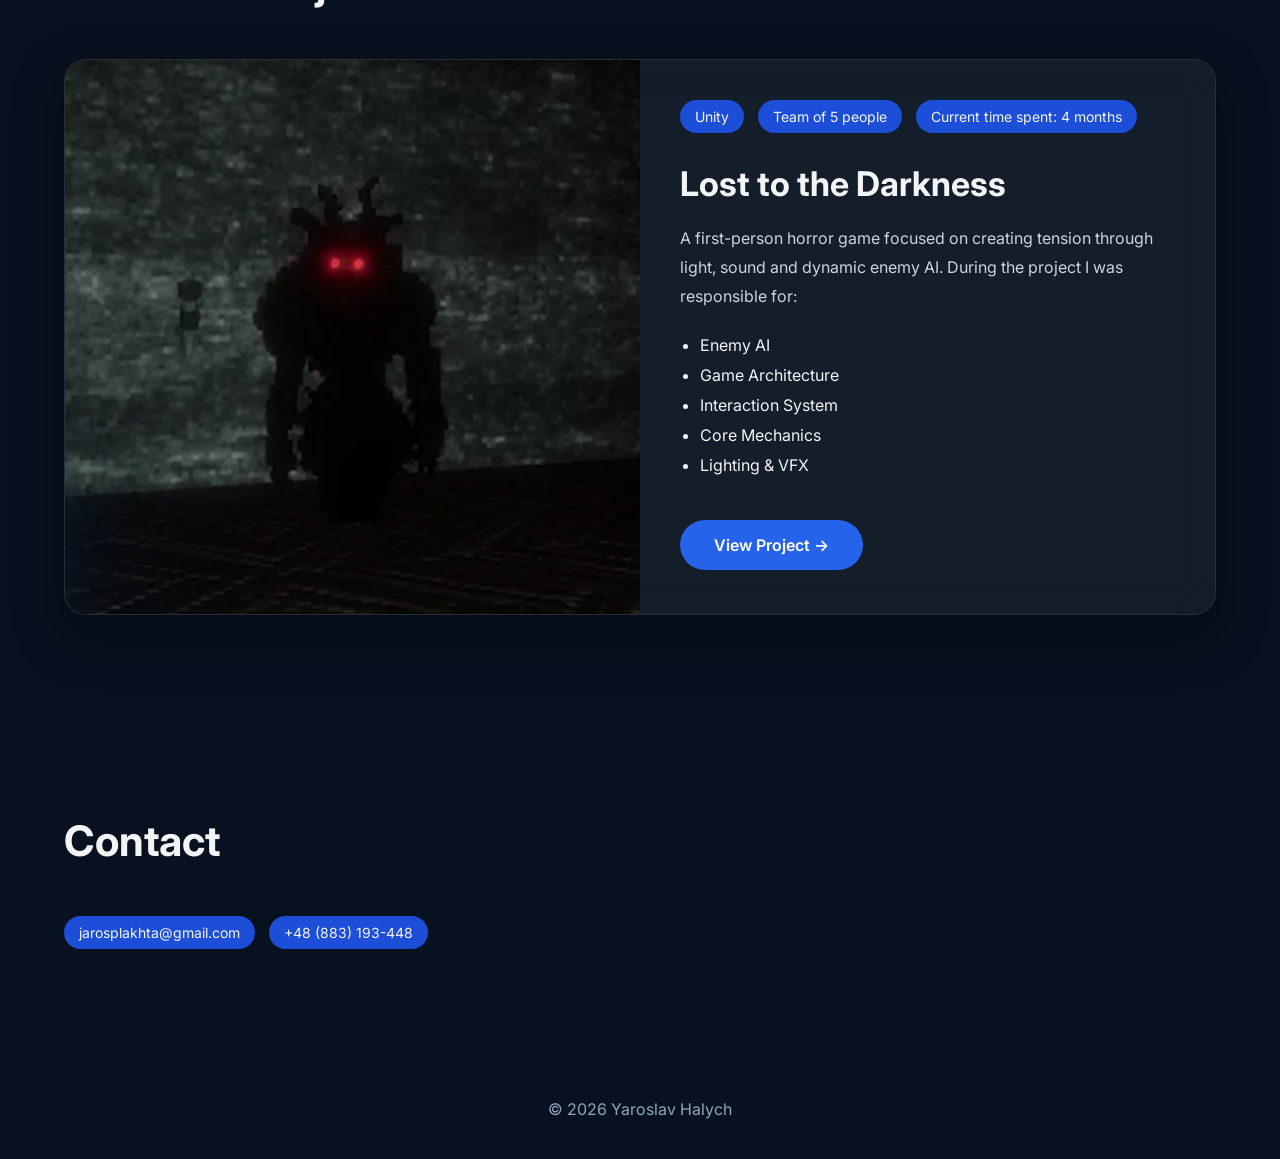
==== commit a593d289: "Add files via upload" ====
--- a/index.html
+++ b/index.html
@@ -33,57 +33,39 @@
 
             <li><a href="#contact">Contact</a></li>
 
-            <li>
-                <a target="_blank" href="https://github.com/YOUR_USERNAME">
-                    GitHub
+        </ul>
+
+    </nav>
+
+    <section class="hero">
+
+        <div class="hero-content">
+
+            <span class="subtitle">
+
+                Gameplay Programmer
+
+            </span>
+
+            <h1>
+
+                Yaroslav Halych
+
+            </h1>
+
+            <p>
+
+                I just enjoy making games.
+
+            </p>
+
+            <div class="hero-buttons">
+
+                <a href="#projects" class="primary">
+
+                    View Projects
+
                 </a>
-            </li>
-
-        </ul>
-
-    </nav>
-
-    <section class="hero">
-
-        <div class="hero-content">
-
-            <span class="subtitle">
-
-                Gameplay Programmer
-
-            </span>
-
-            <h1>
-
-                Yaroslav Halych
-
-            </h1>
-
-            <p>
-
-                I enjoy creating gameplay systems,
-                enemy AI,
-                reusable architecture
-                and immersive horror experiences.
-
-            </p>
-
-            <div class="hero-buttons">
-
-                <a href="#projects" class="primary">
-
-                    View Projects
-
-                </a>
-
-                <a
-                    target="_blank"
-                    href="https://github.com/YOUR_USERNAME"
-                    class="secondary">
-
-                    GitHub
-
-                </a>
 
             </div>
 
@@ -111,14 +93,8 @@
 
                 <p>
 
-                    I'm a gameplay programmer with a strong interest
-                    in AI,
-                    gameplay architecture,
-                    interactions
-                    and building reusable gameplay systems.
-
-                    I enjoy solving technical problems while creating
-                    engaging gameplay experiences.
+                    I'm a game developer with a big love for proces of creating something new. I have vast background in design and programing.
+                    Fast learning and adapting are my strongest traits, I intuitively understand why things work the way they are and can solve technical problems and riddles efficiently.
 
                 </p>
 
@@ -173,7 +149,7 @@
                 <!-- Replace with screenshot -->
 
                 <img
-                    src="assets/lost_to_the_darkness_cover.jpg"
+                    src="assets/Chort.png"
                     alt="Lost to the Darkness">
 
             </div>
@@ -188,7 +164,12 @@
 
                 <span class="tag">
 
-                    Gameplay Programmer
+                    Team of 5 people
+
+                </span>
+                <span class="tag">
+
+                    Current time spent: 4 months
 
                 </span>
 
@@ -217,17 +198,14 @@
 
                     <li>Interaction System</li>
 
-                    <li>Event System</li>
-
-                    <li>Audio System</li>
+                    <li>Core Mechanics</li>
 
                     <li>Lighting & VFX</li>
 
                 </ul>
 
-                <a
-                    class="project-button"
-                    href="projects/lost-to-the-darkness.html">
+                <a class="project-button"
+                   href="projects/lost-to-the-darkness.html">
 
                     View Project →
 
@@ -247,13 +225,16 @@
 
         </h2>
 
-        <div class="contact">
-
-                <p>jarosplakhta@gmail.com</p>
-    		<p> +48 883 193 448</p>
-
-        </div>
-
+        <div class="tag">
+
+            <p>jarosplakhta@gmail.com</p>
+
+        </div>
+        <div class="tag">
+
+            <p>+48 (883) 193-448</p>
+
+        </div>
     </section>
 
     <footer>
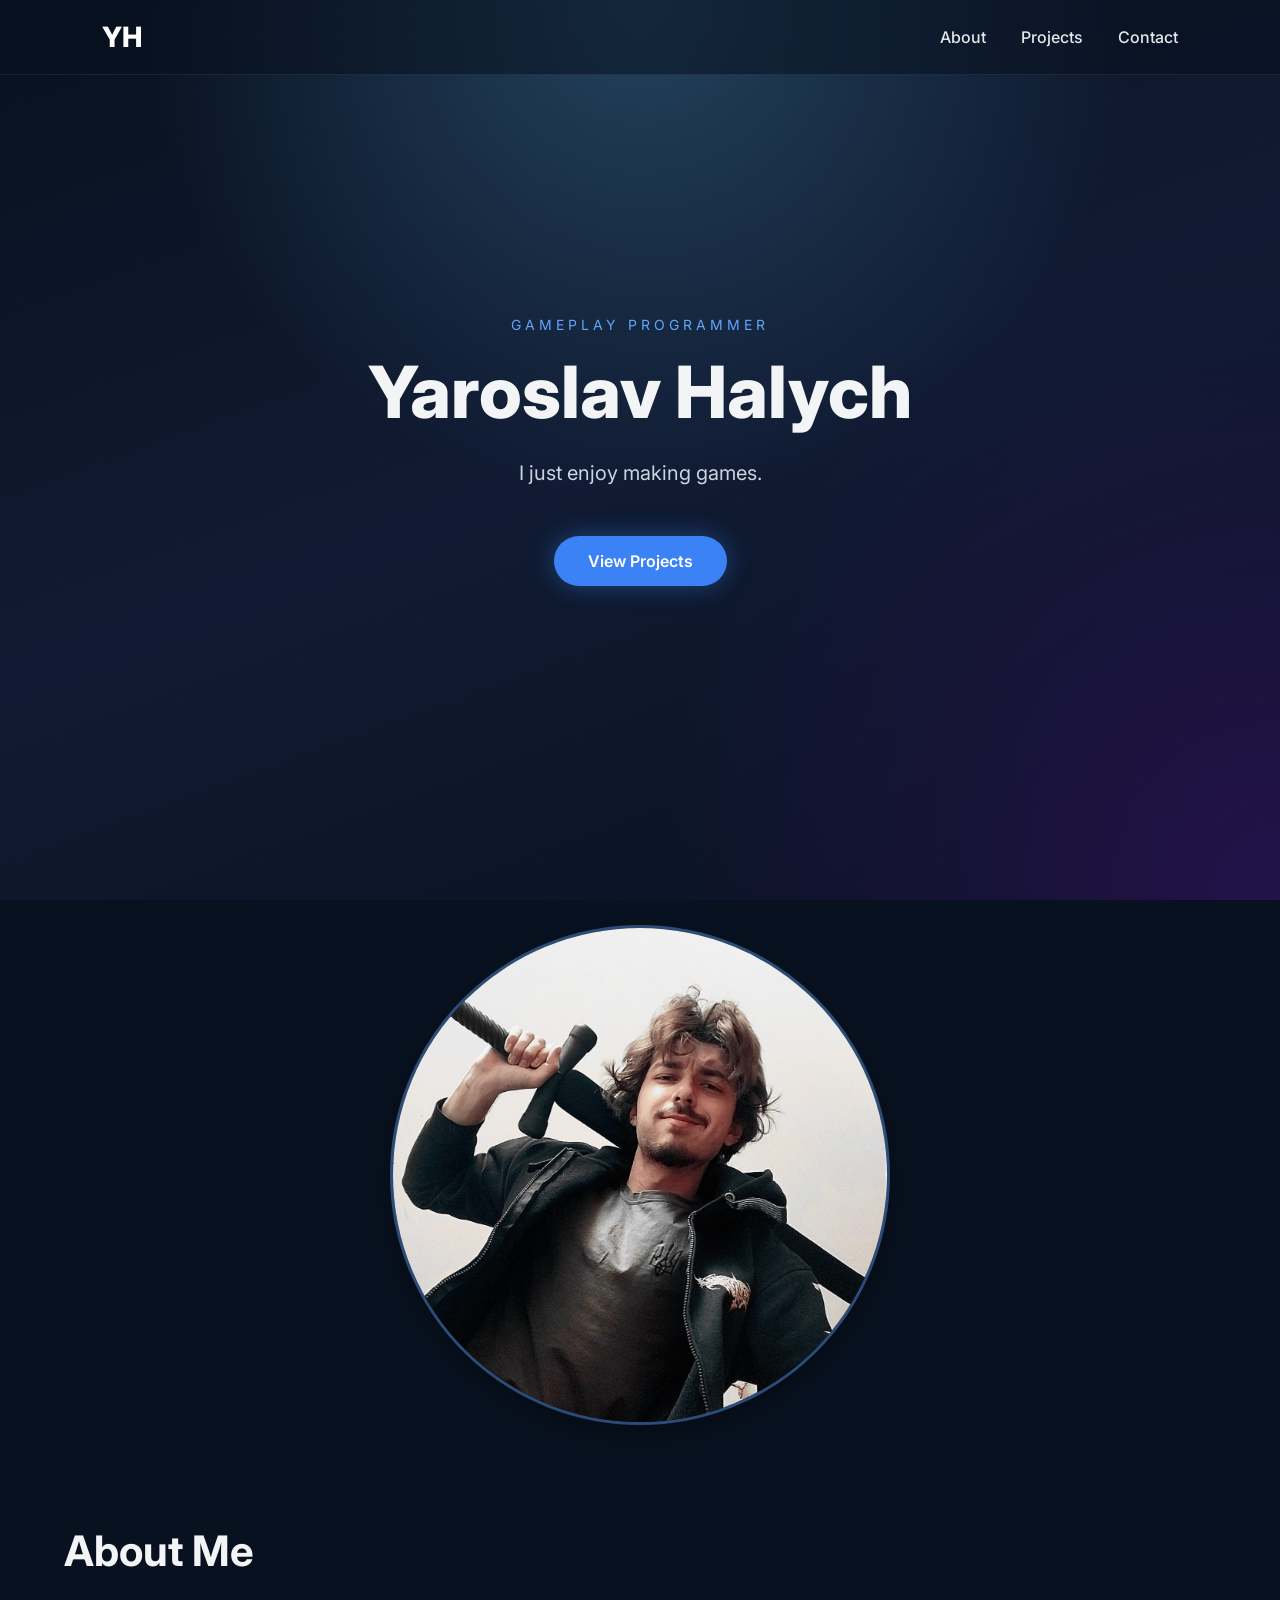
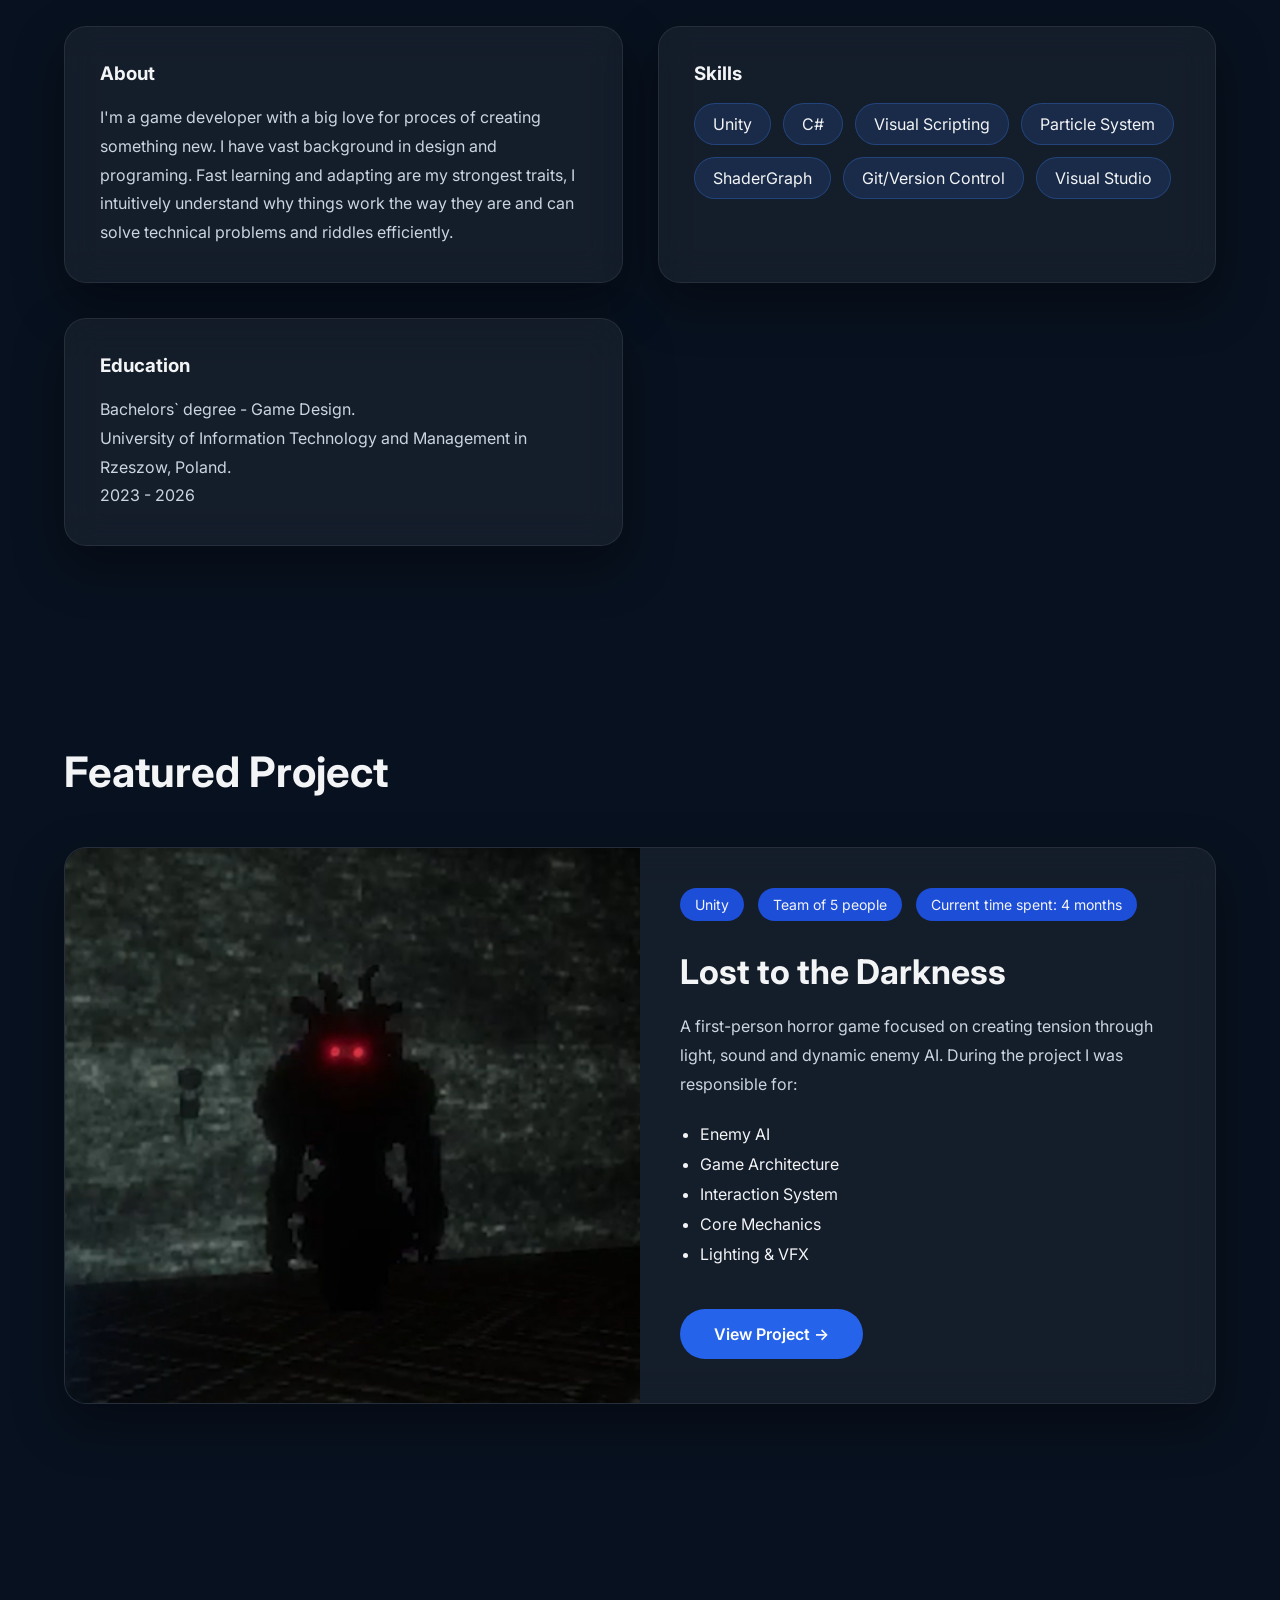
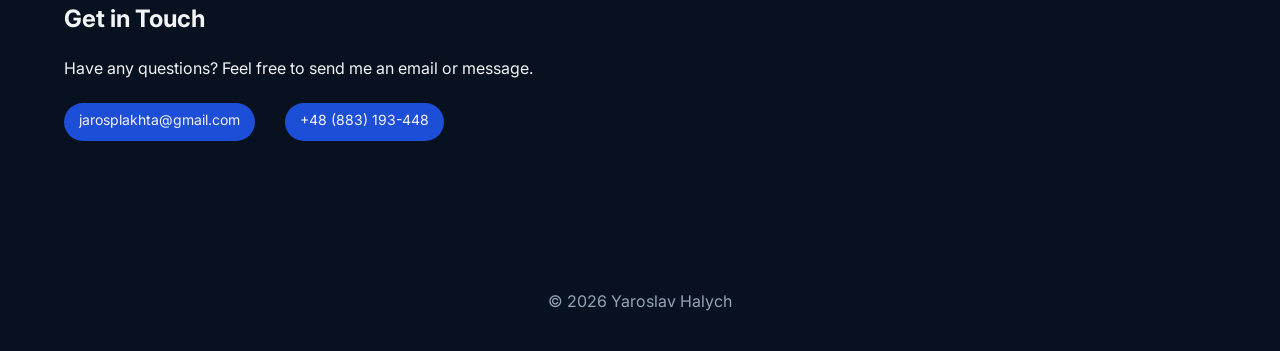
==== commit ebb54764: "Add files via upload" ====
--- a/index.html
+++ b/index.html
@@ -73,6 +73,10 @@
 
     </section>
 
+    <div class="profile-container">
+        <img src="assets/Me.jpeg" class="profile-pic">
+    </div>
+
     <section id="about">
 
         <h2>
@@ -129,8 +133,20 @@
                 </div>
 
             </div>
-
-        </div>
+            <div class="glass">
+                <h3>
+                    Education
+                </h3>
+                <p>
+                    Bachelors` degree - Game Design.
+                </p>
+                <p>
+                    University of Information Technology and Management in Rzeszow, Poland.
+                </p>
+                <p>
+                    2023 - 2026
+                </p>
+            </div>
 
     </section>
 
@@ -148,9 +164,8 @@
 
                 <!-- Replace with screenshot -->
 
-                <img
-                    src="assets/Chort.png"
-                    alt="Lost to the Darkness">
+                <img src="assets/Chort.png"
+                     alt="Lost to the Darkness">
 
             </div>
 
@@ -218,23 +233,26 @@
     </section>
 
     <section id="contact">
-
-        <h2>
-
-            Contact
-
-        </h2>
-
-        <div class="tag">
-
-            <p>jarosplakhta@gmail.com</p>
-
+        <h1>
+            Get in Touch
+        </h1>
+ 
+        <div class="contact">
+            <p>
+                Have any questions? Feel free to send me an email or message.
+            </p>
+            <div class="tag">
+
+                <p>jarosplakhta@gmail.com</p>
+
+            </div>
+            <div class="tag">
+
+                <p>+48 (883) 193-448</p>
+
+            </div>
         </div>
-        <div class="tag">
-
-            <p>+48 (883) 193-448</p>
-
-        </div>
+
     </section>
 
     <footer>
--- a/style.css
+++ b/style.css
@@ -345,6 +345,34 @@
 }
 
 /* =========================
+   PROFILE PICTURE
+========================= */
+
+.profile-container {
+    display: flex;
+    flex-direction: column;
+    align-items: center;
+    justify-content: center;
+    margin-top: 25px;
+}
+
+.profile-pic {
+    width: 500px;
+    height: 500px;
+    border-radius: 50%;
+    object-fit: cover;
+    border: 3px solid rgba(96, 165, 250, 0.4);
+    box-shadow: 0 10px 25px rgba(0, 0, 0, 0.3);
+}
+
+.profile-text {
+    margin-top: 12px;
+    font-size: 14px;
+    color: #94A3B8;
+    text-align: center;
+}
+
+/* =========================
    SKILLS
 ========================= */
 
@@ -464,6 +492,8 @@
    CONTACT
 ========================= */
 
+
+
 .contact{
 
     display:flex;
@@ -472,7 +502,19 @@
 
     flex-wrap:wrap;
 
-}
+    margin-top: 25px
+
+}
+
+.contact p {
+
+    width: 100%; 
+
+    margin-bottom: 5px; 
+
+}
+
+
 
 .contact a{
 
